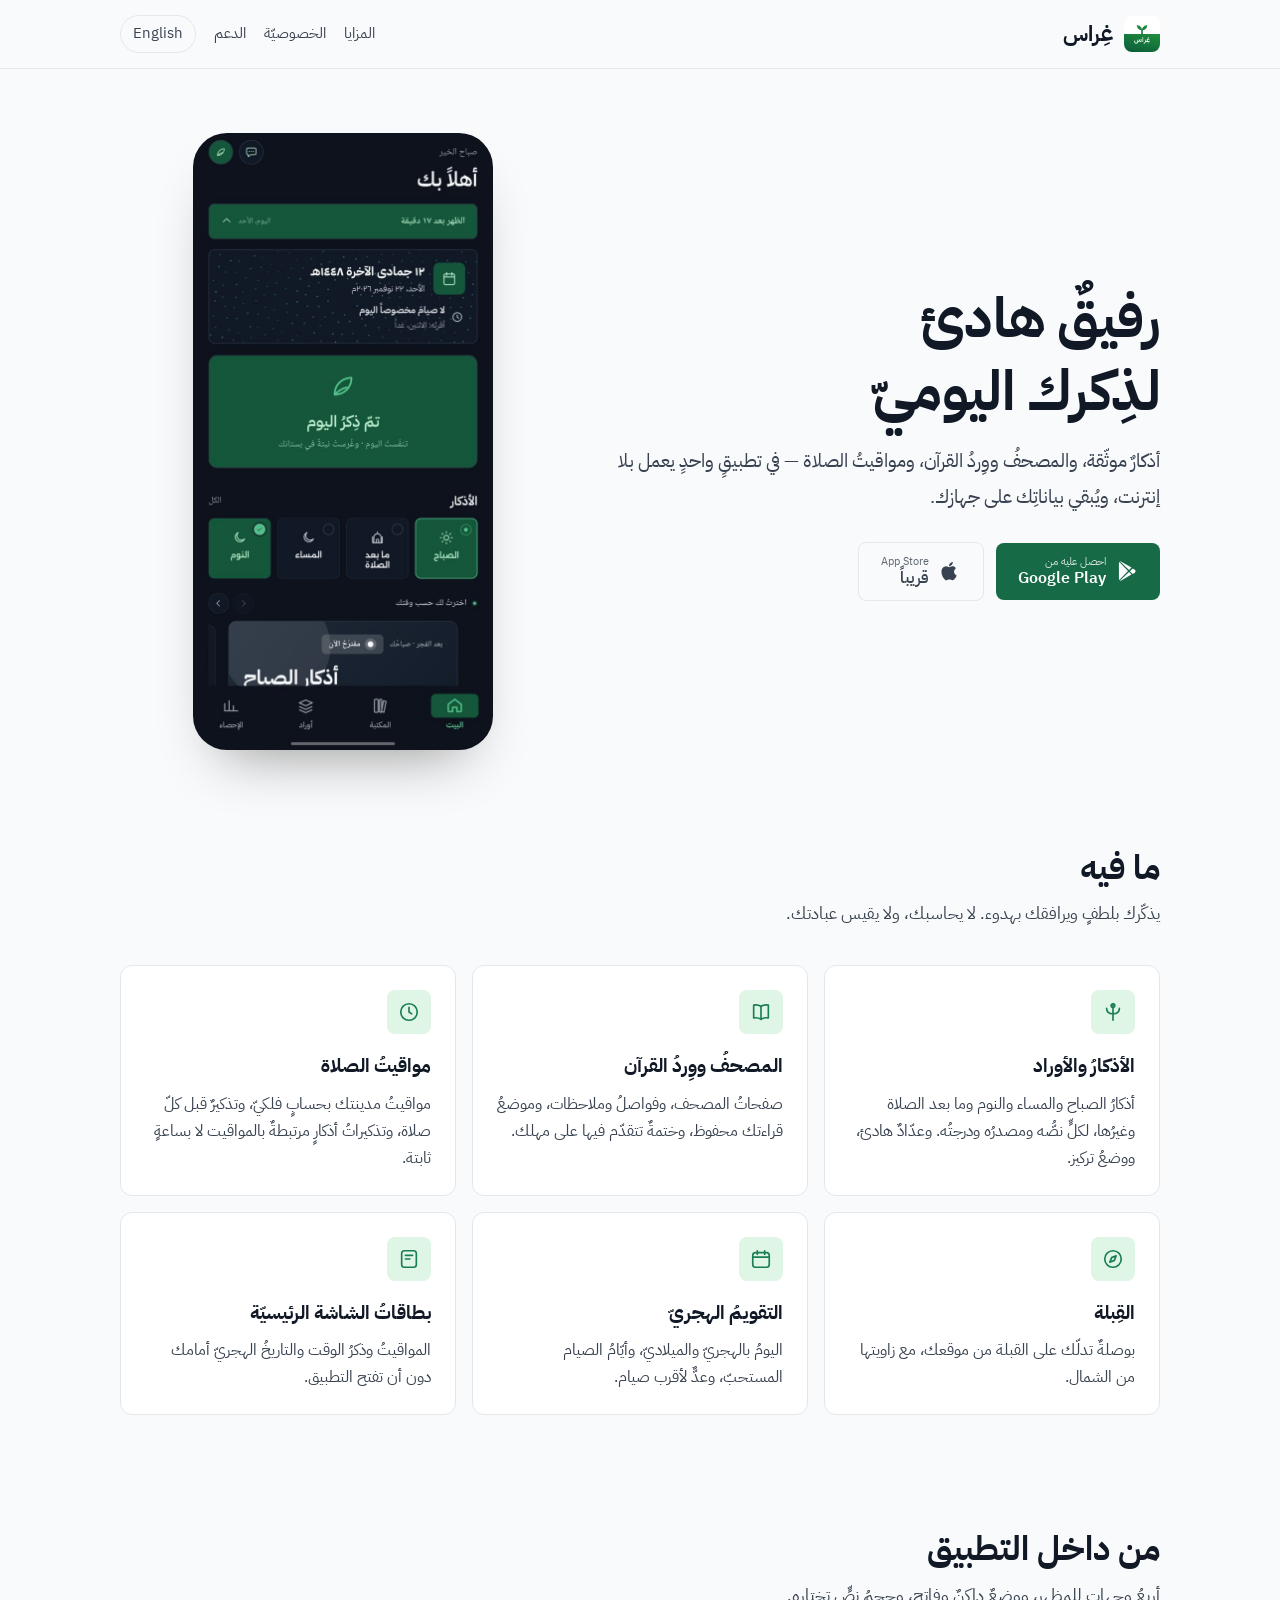
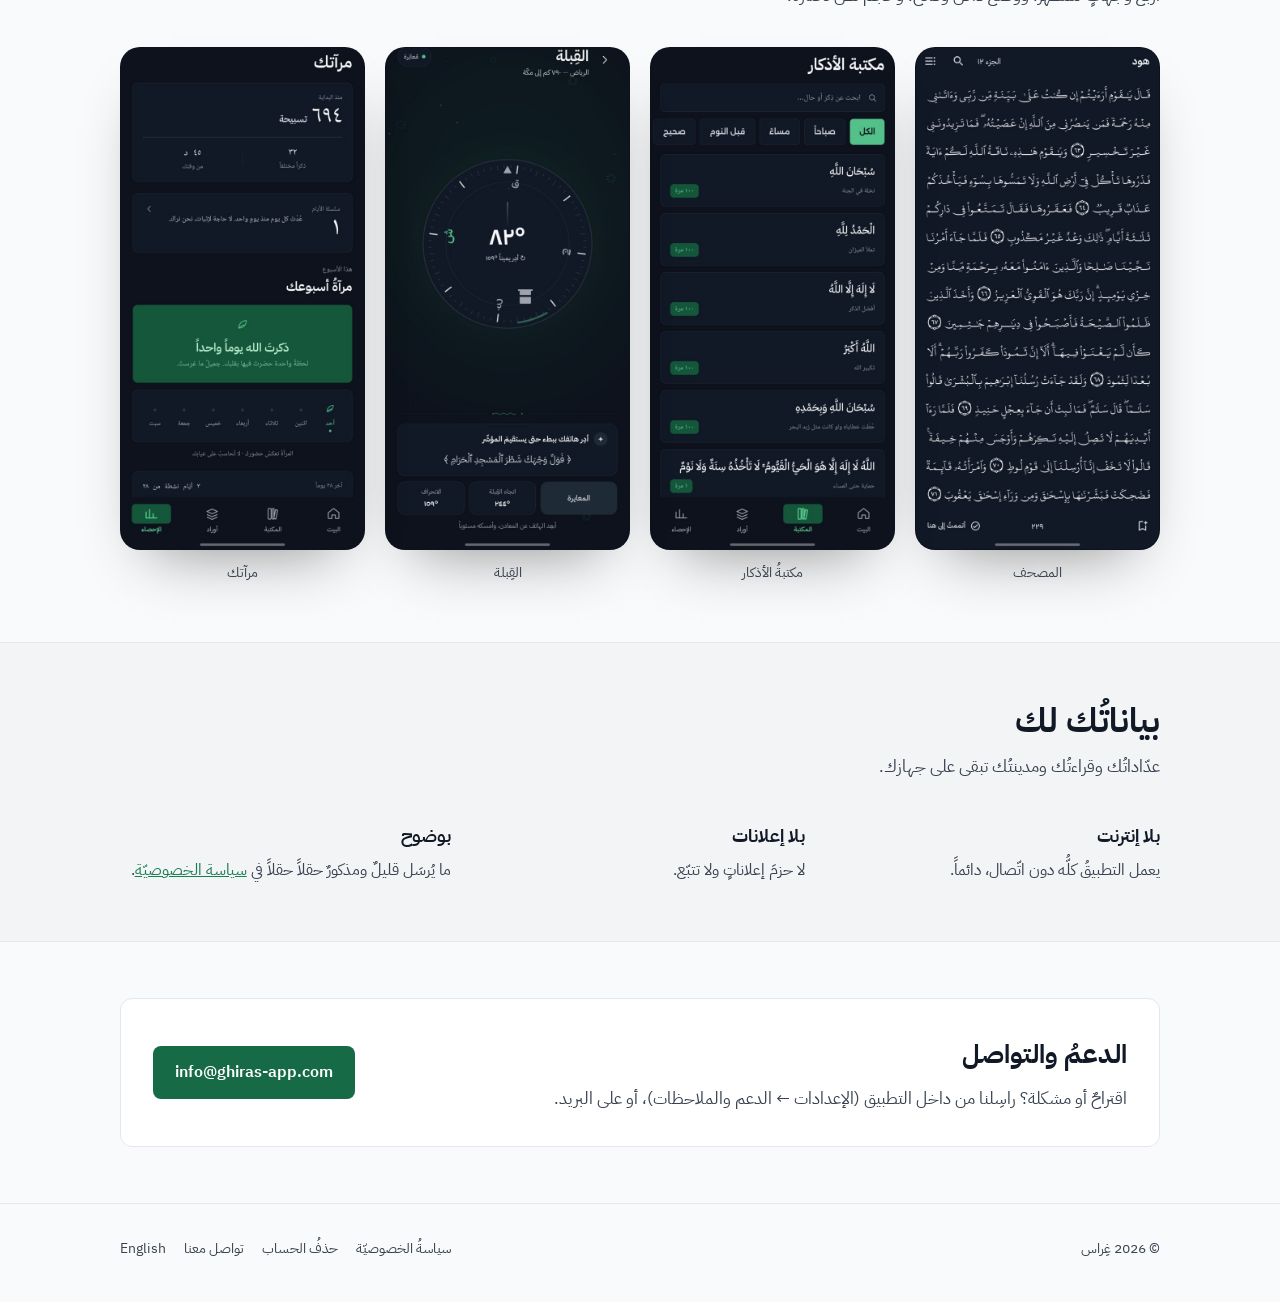
==== index.html @ 90747940 "موقعُ غِراس: الرئيسيّة والخصوصيّة وحذفُ الحساب، عربيّاً وإنجليزيّاً Co-Authored-By: Claude Opus 5.5 " ====
<!doctype html>
<html lang="ar" dir="rtl">
<head>
<meta charset="utf-8">
<meta name="viewport" content="width=device-width, initial-scale=1">
<title>غِراس · ذِكرك اليوميّ</title>
<meta name="description" content="غِراس رفيقٌ هادئ للذكر اليوميّ: أذكارٌ موثّقة، والمصحفُ ووِردُ القرآن، ومواقيتُ الصلاة. يعمل بلا إنترنت، وبياناتُك على جهازك.">
<meta name="theme-color" content="#0D121C">
<link rel="canonical" href="https://ghiras-app.com/">
<link rel="alternate" hreflang="ar" href="https://ghiras-app.com/">
<link rel="alternate" hreflang="en" href="https://ghiras-app.com/en/">
<meta property="og:title" content="غِراس · ذِكرك اليوميّ">
<meta property="og:description" content="أذكارٌ ومصحفٌ ومواقيتُ صلاة — بلا إنترنت، وبياناتُك على جهازك.">
<meta property="og:image" content="https://ghiras-app.com/assets/img/og.png">
<meta property="og:url" content="https://ghiras-app.com/">
<meta property="og:locale" content="ar_SA">
<meta name="twitter:card" content="summary_large_image">
<link rel="icon" type="image/png" href="/assets/img/favicon.png">
<link rel="apple-touch-icon" href="/assets/img/apple-touch-icon.png">
<link rel="preconnect" href="https://fonts.googleapis.com">
<link rel="preconnect" href="https://fonts.gstatic.com" crossorigin>
<link href="https://fonts.googleapis.com/css2?family=IBM+Plex+Sans+Arabic:wght@400;600;700&display=swap" rel="stylesheet">
<link rel="stylesheet" href="/assets/style.css">
</head>
<body>
<header class="top">
  <div class="wrap">
    <a class="brand" href="/"><img src="/assets/img/icon-256.png" alt="" width="36" height="36">غِراس</a>
    <nav class="nav">
      <a class="hide-sm" href="#features">المزايا</a>
      <a class="hide-sm" href="/privacy/">الخصوصيّة</a>
      <a class="hide-sm" href="#support">الدعم</a>
      <a class="lang" href="/en/" hreflang="en" lang="en">English</a>
    </nav>
  </div>
</header>

<main>
  <section class="hero">
    <div class="wrap">
      <div>
        <h1>رفيقٌ هادئ<br>لذِكرك اليوميّ</h1>
        <p class="lead">أذكارٌ موثّقة، والمصحفُ ووِردُ القرآن، ومواقيتُ الصلاة — في تطبيقٍ واحدٍ يعمل بلا إنترنت، ويُبقي بياناتِك على جهازك.</p>
        <div class="cta">
          <a class="btn" href="https://play.google.com/store/apps/details?id=app.ghiraas.ghiraas" rel="noopener">
            <svg viewBox="0 0 24 24" fill="currentColor" aria-hidden="true"><path d="M3.6 2.3c-.3.3-.4.7-.4 1.2v17c0 .5.1.9.4 1.2l9.5-9.7L3.6 2.3zm10.6 8.6 2.7-2.8L5.3 1.5c-.4-.2-.8-.3-1.1-.2l10 9.6zm0 2.2-10 9.6c.3.1.7 0 1.1-.2l11.6-6.6-2.7-2.8zm6.4-2.4-2.5-1.4-3 3 3 3 2.5-1.4c.9-.5.9-2.7 0-3.2z"/></svg>
            <span><small>احصل عليه من</small>Google Play</span>
          </a>
          <span class="btn ghost">
            <svg viewBox="0 0 24 24" fill="currentColor" aria-hidden="true"><path d="M16.4 12.6c0-2.4 2-3.6 2.1-3.7-1.2-1.7-3-1.9-3.6-2-1.5-.2-3 .9-3.8.9-.8 0-2-.9-3.3-.9-1.7 0-3.3 1-4.2 2.5-1.8 3.1-.5 7.7 1.3 10.2.9 1.2 1.9 2.6 3.2 2.6 1.3-.1 1.8-.8 3.3-.8s2 .8 3.3.8c1.4 0 2.3-1.2 3.1-2.5 1-1.4 1.4-2.8 1.4-2.9 0 0-2.8-1.1-2.8-4.2zM14 5.3c.7-.9 1.2-2 1-3.2-1 0-2.3.7-3 1.6-.7.8-1.2 2-1.1 3.1 1.2.1 2.3-.6 3.1-1.5z"/></svg>
            <span><small>App Store</small>قريباً</span>
          </span>
        </div>
      </div>
      <div class="shot"><img src="/assets/img/home.jpg" alt="الشاشة الرئيسيّة في غِراس: مواقيتُ اليوم، والتاريخُ الهجريّ، وذكرُ اليوم" width="600" height="1238"></div>
    </div>
  </section>

  <section id="features">
    <div class="wrap">
      <h2 class="section-title">ما فيه</h2>
      <p class="section-sub">يذكّرك بلطفٍ ويرافقك بهدوء. لا يحاسبك، ولا يقيس عبادتك.</p>
      <div class="features">
        <div class="feature">
          <div class="ic"><svg viewBox="0 0 24 24" fill="none" stroke="currentColor" stroke-width="1.8" stroke-linecap="round" stroke-linejoin="round" aria-hidden="true"><path d="M12 3v18M5 8c0 4 3 6 7 6s7-2 7-6"/><circle cx="12" cy="5" r="2"/></svg></div>
          <h3>الأذكارُ والأوراد</h3>
          <p>أذكارُ الصباح والمساء والنوم وما بعد الصلاة وغيرُها، لكلٍّ نصُّه ومصدرُه ودرجتُه. وعدّادٌ هادئ، ووضعُ تركيز.</p>
        </div>
        <div class="feature">
          <div class="ic"><svg viewBox="0 0 24 24" fill="none" stroke="currentColor" stroke-width="1.8" stroke-linecap="round" stroke-linejoin="round" aria-hidden="true"><path d="M12 6c-2-1.5-5-2-8-1.5v14c3-.5 6 0 8 1.5 2-1.5 5-2 8-1.5v-14c-3-.5-6 0-8 1.5z"/><path d="M12 6v14"/></svg></div>
          <h3>المصحفُ ووِردُ القرآن</h3>
          <p>صفحاتُ المصحف، وفواصلُ وملاحظات، وموضعُ قراءتك محفوظ، وختمةٌ تتقدّم فيها على مهلك.</p>
        </div>
        <div class="feature">
          <div class="ic"><svg viewBox="0 0 24 24" fill="none" stroke="currentColor" stroke-width="1.8" stroke-linecap="round" stroke-linejoin="round" aria-hidden="true"><circle cx="12" cy="12" r="9"/><path d="M12 7v5l3 2"/></svg></div>
          <h3>مواقيتُ الصلاة</h3>
          <p>مواقيتُ مدينتك بحسابٍ فلكيّ، وتذكيرٌ قبل كلّ صلاة، وتذكيراتُ أذكارٍ مرتبطةٌ بالمواقيت لا بساعةٍ ثابتة.</p>
        </div>
        <div class="feature">
          <div class="ic"><svg viewBox="0 0 24 24" fill="none" stroke="currentColor" stroke-width="1.8" stroke-linecap="round" stroke-linejoin="round" aria-hidden="true"><circle cx="12" cy="12" r="9"/><path d="m15.5 8.5-2 5-5 2 2-5z"/></svg></div>
          <h3>القِبلة</h3>
          <p>بوصلةٌ تدلّك على القبلة من موقعك، مع زاويتها من الشمال.</p>
        </div>
        <div class="feature">
          <div class="ic"><svg viewBox="0 0 24 24" fill="none" stroke="currentColor" stroke-width="1.8" stroke-linecap="round" stroke-linejoin="round" aria-hidden="true"><rect x="3" y="5" width="18" height="16" rx="3"/><path d="M3 10h18M8 3v4M16 3v4"/></svg></div>
          <h3>التقويمُ الهجريّ</h3>
          <p>اليومُ بالهجريّ والميلاديّ، وأيّامُ الصيام المستحبّ، وعدٌّ لأقرب صيام.</p>
        </div>
        <div class="feature">
          <div class="ic"><svg viewBox="0 0 24 24" fill="none" stroke="currentColor" stroke-width="1.8" stroke-linecap="round" stroke-linejoin="round" aria-hidden="true"><rect x="4" y="3" width="16" height="18" rx="3"/><path d="M8 8h8M8 12h5"/></svg></div>
          <h3>بطاقاتُ الشاشة الرئيسيّة</h3>
          <p>المواقيتُ وذكرُ الوقت والتاريخُ الهجريّ أمامك دون أن تفتح التطبيق.</p>
        </div>
      </div>
    </div>
  </section>

  <section>
    <div class="wrap">
      <h2 class="section-title">من داخل التطبيق</h2>
      <p class="section-sub">أربعُ وجهاتٍ للمظهر، ووضعٌ داكنٌ وفاتح، وحجمُ نصٍّ تختاره.</p>
      <div class="gallery">
        <figure><div class="shot"><img src="/assets/img/mushaf.jpg" alt="صفحةٌ من المصحف" loading="lazy" width="600" height="1238"></div><figcaption>المصحف</figcaption></figure>
        <figure><div class="shot"><img src="/assets/img/library.jpg" alt="مكتبةُ الأذكار" loading="lazy" width="600" height="1238"></div><figcaption>مكتبةُ الأذكار</figcaption></figure>
        <figure><div class="shot"><img src="/assets/img/qibla.jpg" alt="بوصلةُ القبلة" loading="lazy" width="600" height="1238"></div><figcaption>القِبلة</figcaption></figure>
        <figure><div class="shot"><img src="/assets/img/stats.jpg" alt="مرآتك: أيّامُك وأسبوعُك" loading="lazy" width="600" height="1238"></div><figcaption>مرآتك</figcaption></figure>
      </div>
    </div>
  </section>

  <section class="privacy-band">
    <div class="wrap">
      <h2 class="section-title">بياناتُك لك</h2>
      <p class="section-sub">عدّاداتُك وقراءتُك ومدينتُك تبقى على جهازك.</p>
      <div class="points">
        <div><h3>بلا إنترنت</h3><p>يعمل التطبيقُ كلُّه دون اتّصال، دائماً.</p></div>
        <div><h3>بلا إعلانات</h3><p>لا حزمَ إعلاناتٍ ولا تتبّع.</p></div>
        <div><h3>بوضوح</h3><p>ما يُرسَل قليلٌ ومذكورٌ حقلاً حقلاً في <a href="/privacy/">سياسة الخصوصيّة</a>.</p></div>
      </div>
    </div>
  </section>

  <section id="support">
    <div class="wrap">
      <div class="support-card">
        <div>
          <h2>الدعمُ والتواصل</h2>
          <p>اقتراحٌ أو مشكلة؟ راسِلنا من داخل التطبيق (الإعدادات ← الدعم والملاحظات)، أو على البريد.</p>
        </div>
        <a class="btn" href="mailto:info@ghiras-app.com">info@ghiras-app.com</a>
      </div>
    </div>
  </section>
</main>

<footer class="foot">
  <div class="wrap">
    <span>© 2026 غِراس</span>
    <nav>
      <a href="/privacy/">سياسةُ الخصوصيّة</a>
      <a href="/delete-account/">حذفُ الحساب</a>
      <a href="mailto:info@ghiras-app.com">تواصل معنا</a>
      <a href="/en/" hreflang="en" lang="en">English</a>
    </nav>
  </div>
</footer>
</body>
</html>
---- assets/style.css ----
/* غِراس — موقع التطبيق. الألوانُ والخطُّ والزوايا من وِجهة «منصّات» في التطبيق
   (lib/core/theme/directions/direction_platform.dart): أبيضُ الورق، وأخضرُ
   النظام الموحَّد، ورماديّاتٌ محايدة، وIBM Plex Sans Arabic خطّاً واحداً. */
:root {
  --bg: #F9FAFB;
  --bg-soft: #F3F4F6;
  --card: #FFFFFF;
  --ink: #111927;
  --ink-soft: #384250;
  --line: #E5E7EB;
  --sage: #1A7E51;
  --sage-soft: #DFF6E7;
  --btn: #166A45;
  --btn-ink: #FFFFFF;
  --shot-edge: rgba(17, 25, 39, .10);
  --radius: 12px;
  --wrap: 1080px;
  --font-body: "IBM Plex Sans Arabic", system-ui, -apple-system, "Segoe UI", sans-serif;
  --font-display: "IBM Plex Sans Arabic", system-ui, -apple-system, "Segoe UI", sans-serif;
}
@media (prefers-color-scheme: dark) {
  :root {
    --bg: #0D121C;
    --bg-soft: #111927;
    --card: #111927;
    --ink: #F9FAFB;
    --ink-soft: #D2D6DB;
    --line: #2A3441;
    --sage: #54C08A;
    --sage-soft: #14573A;
    --btn: #166A45;
    --btn-ink: #FFFFFF;
    --shot-edge: rgba(255, 255, 255, .10);
  }
}

* { box-sizing: border-box; }
html { -webkit-text-size-adjust: 100%; scroll-behavior: smooth; }
body {
  margin: 0;
  background: var(--bg);
  color: var(--ink);
  font-family: var(--font-body);
  font-size: 17px;
  line-height: 1.85;
  overflow-x: hidden;
}
img { max-width: 100%; display: block; }
a { color: var(--sage); }
.wrap { max-width: var(--wrap); margin: 0 auto; padding: 0 20px; }

/* الرأس */
.top { border-bottom: 1px solid var(--line); }
.top .wrap { display: flex; align-items: center; justify-content: space-between; height: 68px; gap: 12px; }
.brand { display: flex; align-items: center; gap: 10px; text-decoration: none; color: var(--ink); font-family: var(--font-display); font-size: 22px; font-weight: 700; }
.brand img { width: 36px; height: 36px; border-radius: 8px; }
.nav { display: flex; align-items: center; gap: 18px; font-size: 15px; }
.nav a { color: var(--ink-soft); text-decoration: none; }
.nav a:hover { color: var(--ink); }
.lang { border: 1px solid var(--line); border-radius: 999px; padding: 4px 12px; }
@media (max-width: 640px) { .nav .hide-sm { display: none; } }

/* البطل */
.hero { padding: 64px 0 40px; }
.hero .wrap { display: grid; grid-template-columns: 1.1fr .9fr; gap: 48px; align-items: center; }
.hero h1 { font-family: var(--font-display); font-size: clamp(36px, 5.4vw, 56px); line-height: 1.3; font-weight: 700; letter-spacing: -.01em; margin: 0 0 16px; }
.hero p.lead { font-size: 19px; color: var(--ink-soft); margin: 0 0 28px; max-width: 34em; }
.cta { display: flex; flex-wrap: wrap; gap: 12px; align-items: center; }
.btn {
  display: inline-flex; align-items: center; gap: 10px;
  background: var(--btn); color: var(--btn-ink);
  padding: 12px 22px; border-radius: 8px; text-decoration: none; font-weight: 600; font-size: 16px;
}
.btn svg { width: 22px; height: 22px; flex: none; }
.btn small { display: block; font-weight: 400; font-size: 11px; opacity: .8; line-height: 1.2; }
.btn span { line-height: 1.25; }
.btn.ghost { background: transparent; color: var(--ink-soft); border: 1px solid var(--line); cursor: default; }
.hero .shot { justify-self: center; }
@media (max-width: 820px) {
  .hero { padding: 40px 0 24px; }
  .hero .wrap { grid-template-columns: 1fr; gap: 36px; }
}

/* اللقطات */
.shot {
  width: 100%; max-width: 300px; border-radius: 34px; overflow: hidden;
  border: 1px solid var(--shot-edge);
  box-shadow: 0 30px 60px -30px rgba(0, 0, 0, .45);
  background: #0D121C;
}
.shot img { width: 100%; height: auto; }

/* الأقسام */
section { padding: 56px 0; }
.section-title { font-family: var(--font-display); font-weight: 700; font-size: clamp(26px, 3.4vw, 34px); margin: 0 0 8px; line-height: 1.3; }
.section-sub { color: var(--ink-soft); margin: 0 0 36px; max-width: 40em; }

.features { display: grid; grid-template-columns: repeat(3, 1fr); gap: 16px; }
.feature { background: var(--card); border: 1px solid var(--line); border-radius: var(--radius); padding: 24px; }
.feature .ic { width: 44px; height: 44px; border-radius: 8px; background: var(--sage-soft); color: var(--sage); display: grid; place-items: center; margin-bottom: 14px; }
.feature .ic svg { width: 22px; height: 22px; }
.feature h3 { margin: 0 0 6px; font-size: 19px; }
.feature p { margin: 0; color: var(--ink-soft); font-size: 15.5px; line-height: 1.75; }
@media (max-width: 900px) { .features { grid-template-columns: repeat(2, 1fr); } }
@media (max-width: 560px) { .features { grid-template-columns: 1fr; } }

.gallery { display: grid; grid-template-columns: repeat(4, 1fr); gap: 20px; }
.gallery figure { margin: 0; }
.gallery .shot { max-width: none; border-radius: 20px; }
.gallery figcaption { text-align: center; color: var(--ink-soft); font-size: 14px; margin-top: 10px; }
@media (max-width: 820px) {
  .gallery { grid-template-columns: none; grid-auto-flow: column; grid-auto-columns: 62%; overflow-x: auto; scroll-snap-type: x mandatory; padding-bottom: 8px; }
  .gallery figure { scroll-snap-align: center; }
}

.privacy-band { background: var(--bg-soft); border-block: 1px solid var(--line); }
.points { display: grid; grid-template-columns: repeat(3, 1fr); gap: 24px; }
.points h3 { margin: 0 0 4px; font-size: 18px; }
.points p { margin: 0; color: var(--ink-soft); font-size: 15.5px; }
@media (max-width: 760px) { .points { grid-template-columns: 1fr; } }

.support-card { background: var(--card); border: 1px solid var(--line); border-radius: var(--radius); padding: 32px; display: flex; flex-wrap: wrap; gap: 20px; align-items: center; justify-content: space-between; }
.support-card h2 { margin: 0 0 4px; font-family: var(--font-display); font-size: 26px; font-weight: 700; }
.support-card p { margin: 0; color: var(--ink-soft); }

/* صفحات المستندات */
.doc { padding: 48px 0 72px; }
.doc .wrap { max-width: 760px; }
.doc h1 { font-family: var(--font-display); font-weight: 700; font-size: clamp(30px, 4.4vw, 40px); line-height: 1.3; margin: 0 0 6px; }
.doc .meta { color: var(--ink-soft); font-size: 14px; margin: 0 0 32px; }
.doc h2 { font-size: 22px; margin: 40px 0 10px; }
.doc h3 { font-size: 18px; margin: 28px 0 8px; }
.doc p, .doc li { color: var(--ink); }
.doc ul, .doc ol { padding-inline-start: 1.3em; }
.doc li { margin-bottom: 6px; }
.doc .note { background: var(--bg-soft); border: 1px solid var(--line); border-radius: 8px; padding: 14px 18px; margin: 18px 0; color: var(--ink-soft); font-size: 15.5px; }
.doc .summary { background: var(--sage-soft); border-radius: 12px; padding: 18px 22px; margin: 0 0 24px; }
.table-wrap { overflow-x: auto; margin: 14px 0; }
.doc table { width: 100%; border-collapse: collapse; font-size: 15px; }
.doc th, .doc td { text-align: start; padding: 10px 12px; border-bottom: 1px solid var(--line); vertical-align: top; }
.doc th { color: var(--ink-soft); font-weight: 600; }
.steps { counter-reset: s; list-style: none; padding: 0 !important; }
.steps li { counter-increment: s; position: relative; padding-inline-start: 46px; margin-bottom: 14px; }
.steps li::before { content: counter(s); position: absolute; inset-inline-start: 0; top: 2px; width: 30px; height: 30px; border-radius: 50%; background: var(--sage-soft); color: var(--sage); display: grid; place-items: center; font-weight: 700; font-size: 15px; }
code { font-family: ui-monospace, Menlo, monospace; font-size: .9em; background: var(--bg-soft); padding: 1px 6px; border-radius: 6px; }

/* التذييل */
.foot { border-top: 1px solid var(--line); padding: 32px 0 40px; color: var(--ink-soft); font-size: 14px; }
.foot .wrap { display: flex; flex-wrap: wrap; gap: 12px 28px; justify-content: space-between; align-items: center; }
.foot nav { display: flex; flex-wrap: wrap; gap: 18px; }
.foot a { color: var(--ink-soft); text-decoration: none; }
.foot a:hover { color: var(--ink); }
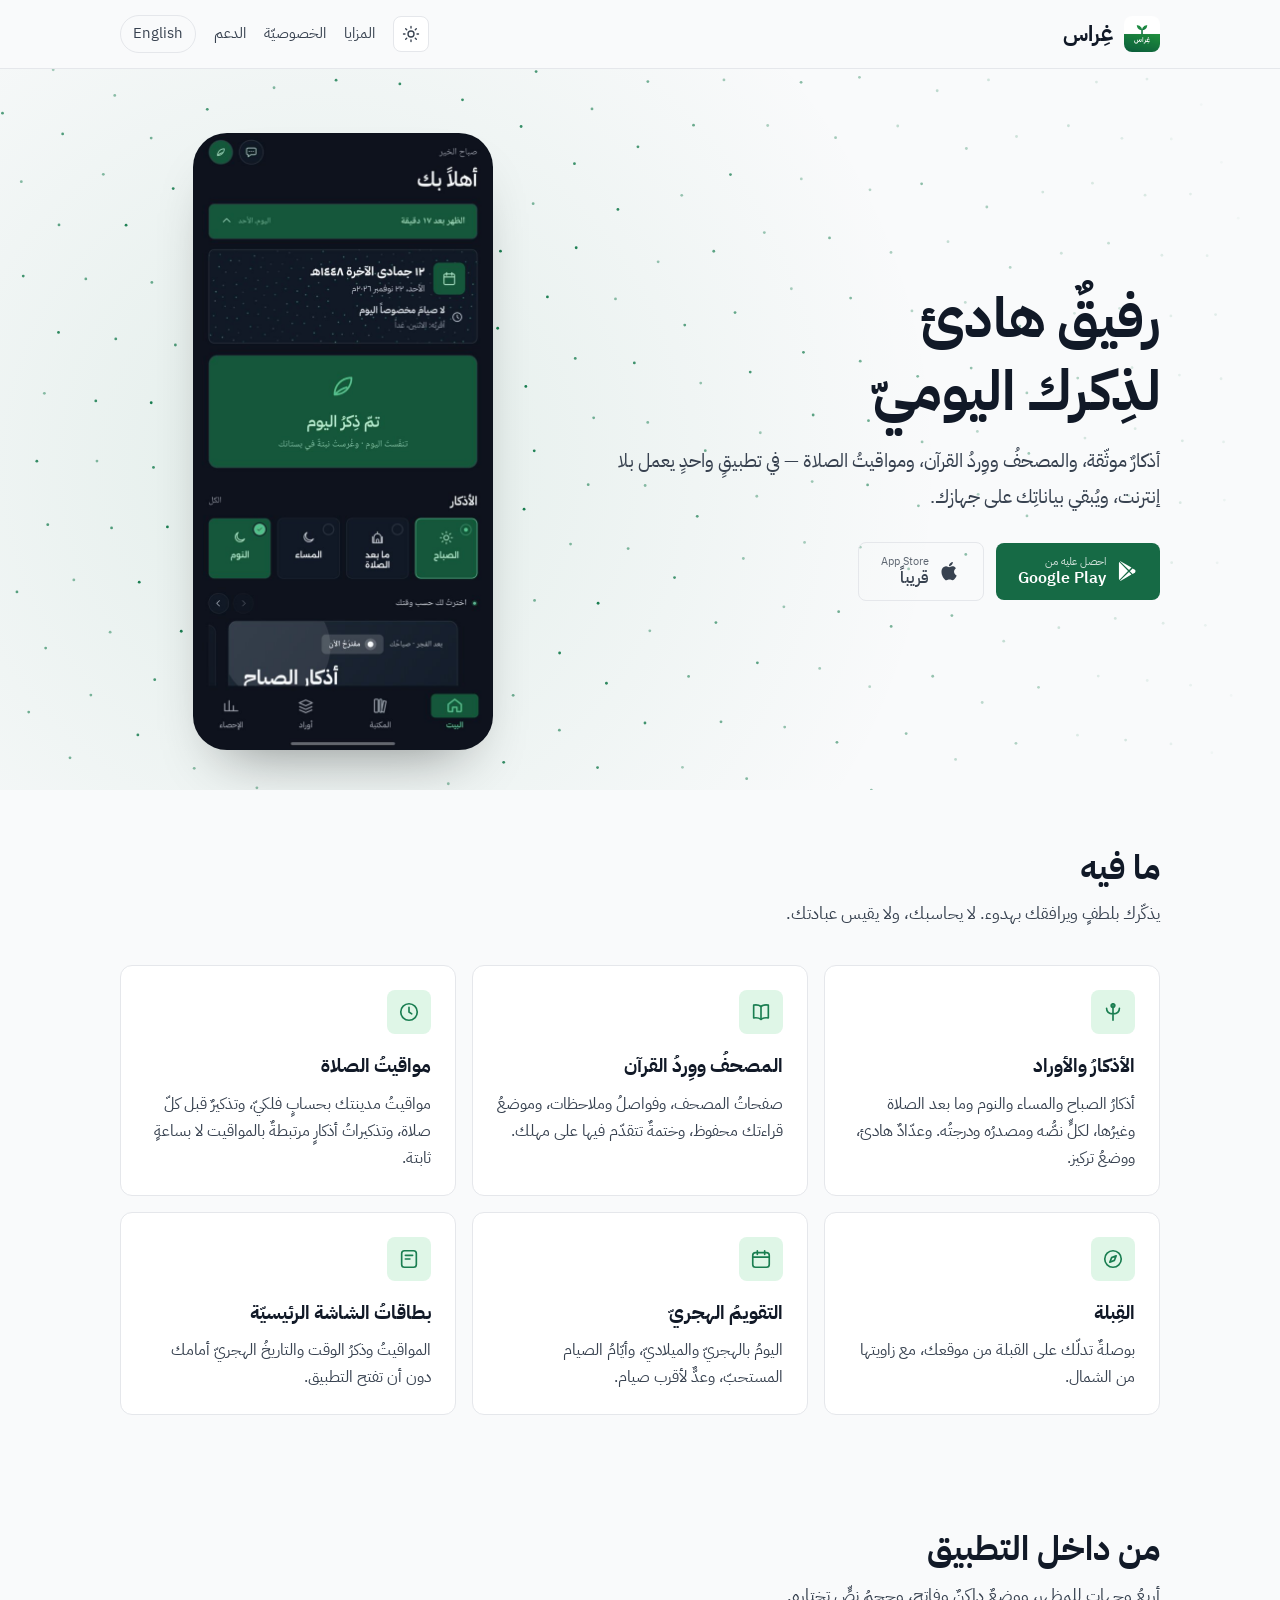
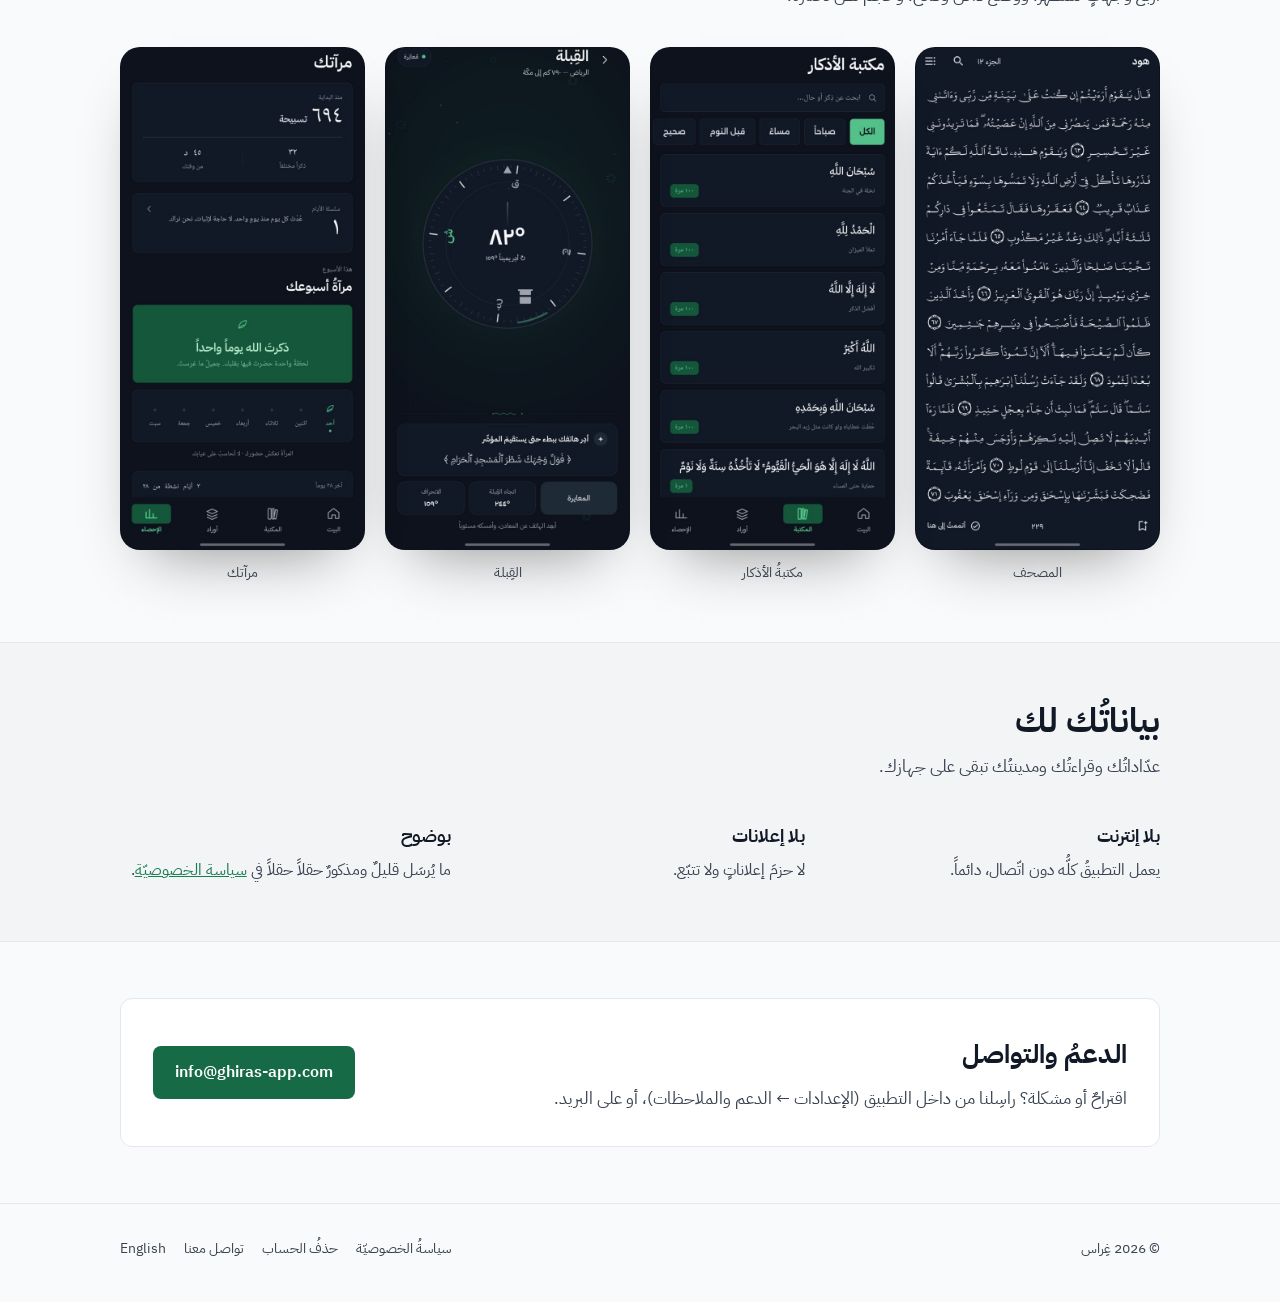
==== commit 2824867d: "هويّةُ «منصّات»، ولقطاتٌ حديثة، وزرُّ الوضع الداكن، وحقلُ الجزيئات من التطبيق Co-Authored-By: Claude" ====
--- a/index.html
+++ b/index.html
@@ -20,13 +20,14 @@
 <link rel="preconnect" href="https://fonts.googleapis.com">
 <link rel="preconnect" href="https://fonts.gstatic.com" crossorigin>
 <link href="https://fonts.googleapis.com/css2?family=IBM+Plex+Sans+Arabic:wght@400;600;700&display=swap" rel="stylesheet">
+<script>try{var t=localStorage.getItem("ghiras-theme");if(t==="dark"||t==="light")document.documentElement.setAttribute("data-theme",t)}catch(e){}</script>
 <link rel="stylesheet" href="/assets/style.css">
 </head>
 <body>
 <header class="top">
   <div class="wrap">
     <a class="brand" href="/"><img src="/assets/img/icon-256.png" alt="" width="36" height="36">غِراس</a>
-    <nav class="nav">
+    <nav class="nav"><button class="theme-btn" type="button" aria-label="الوضع الداكن أو الفاتح"><svg class="sun" viewBox="0 0 24 24" fill="none" stroke="currentColor" stroke-width="1.8" stroke-linecap="round" aria-hidden="true"><circle cx="12" cy="12" r="4"/><path d="M12 2v2M12 20v2M4.9 4.9l1.4 1.4M17.7 17.7l1.4 1.4M2 12h2M20 12h2M4.9 19.1l1.4-1.4M17.7 6.3l1.4-1.4"/></svg><svg class="moon" viewBox="0 0 24 24" fill="none" stroke="currentColor" stroke-width="1.8" stroke-linecap="round" stroke-linejoin="round" aria-hidden="true"><path d="M20 14.5A8 8 0 0 1 9.5 4a8 8 0 1 0 10.5 10.5z"/></svg></button>
       <a class="hide-sm" href="#features">المزايا</a>
       <a class="hide-sm" href="/privacy/">الخصوصيّة</a>
       <a class="hide-sm" href="#support">الدعم</a>
@@ -144,5 +145,6 @@
     </nav>
   </div>
 </footer>
+<script src="/assets/site.js" defer></script>
 </body>
 </html>
--- a/assets/style.css
+++ b/assets/style.css
@@ -17,9 +17,15 @@
   --wrap: 1080px;
   --font-body: "IBM Plex Sans Arabic", system-ui, -apple-system, "Segoe UI", sans-serif;
   --font-display: "IBM Plex Sans Arabic", system-ui, -apple-system, "Segoe UI", sans-serif;
-}
+  --particle: 26, 126, 81;   /* g600 — يُقرأ في site.js لونَ الجزيئات */
+  --particle-boost: 1.7;     /* الورقُ الأبيض يبتلع النقطة؛ على الداكن 1.2 */
+  --glow: rgba(26, 126, 81, .10);
+  --dots: rgba(17, 25, 39, .07);
+  color-scheme: light;
+}
+/* الداكن: يتبع النظامَ ما لم يختر الزائرُ بالزرّ (data-theme على <html>). */
 @media (prefers-color-scheme: dark) {
-  :root {
+  :root:not([data-theme="light"]) {
     --bg: #0D121C;
     --bg-soft: #111927;
     --card: #111927;
@@ -31,7 +37,67 @@
     --btn: #166A45;
     --btn-ink: #FFFFFF;
     --shot-edge: rgba(255, 255, 255, .10);
+    --particle: 84, 192, 138;
+    --particle-boost: 1.2;
+    --glow: rgba(26, 126, 81, .28);
+    --dots: rgba(255, 255, 255, .06);
+    color-scheme: dark;
   }
+}
+:root[data-theme="dark"] {
+  --bg: #0D121C;
+  --bg-soft: #111927;
+  --card: #111927;
+  --ink: #F9FAFB;
+  --ink-soft: #D2D6DB;
+  --line: #2A3441;
+  --sage: #54C08A;
+  --sage-soft: #14573A;
+  --btn: #166A45;
+  --btn-ink: #FFFFFF;
+  --shot-edge: rgba(255, 255, 255, .10);
+  --particle: 84, 192, 138;
+  --particle-boost: 1.2;
+  --glow: rgba(26, 126, 81, .28);
+  --dots: rgba(255, 255, 255, .06);
+  color-scheme: dark;
+}
+body, .top, .feature, .support-card { transition: background-color .25s ease, color .25s ease, border-color .25s ease; }
+
+/* زرُّ الوضع */
+.theme-btn {
+  width: 36px; height: 36px; border-radius: 8px; border: 1px solid var(--line);
+  background: var(--card); color: var(--ink-soft); display: grid; place-items: center; cursor: pointer; padding: 0;
+}
+.theme-btn:hover { color: var(--ink); }
+.theme-btn svg { width: 18px; height: 18px; }
+.theme-btn .moon { display: none; }
+:root[data-theme="dark"] .theme-btn .sun { display: none; }
+:root[data-theme="dark"] .theme-btn .moon { display: block; }
+@media (prefers-color-scheme: dark) {
+  :root:not([data-theme="light"]) .theme-btn .sun { display: none; }
+  :root:not([data-theme="light"]) .theme-btn .moon { display: block; }
+}
+
+/* حقلُ الجزيئات — منقولٌ عن DhikrParticleField في التطبيق */
+.hero { position: relative; overflow: hidden; }
+.hero::before {
+  content: ""; position: absolute; inset: 0; pointer-events: none;
+  background: radial-gradient(circle at var(--hx, 25%) 55%, var(--glow), transparent 60%);
+}
+[dir="rtl"] .hero { --hx: 25%; }
+[dir="ltr"] .hero { --hx: 75%; }
+.hero canvas.particles { position: absolute; inset: 0; width: 100%; height: 100%; pointer-events: none; }
+.hero .wrap { position: relative; }
+@media (max-width: 820px) {
+  [dir="rtl"] .hero, [dir="ltr"] .hero { --hx: 50%; }
+  .hero::before { background: radial-gradient(circle at 50% 78%, var(--glow), transparent 55%); }
+}
+
+/* نقاطُ بطاقة التقويم في التطبيق — على البطاقات */
+.feature, .support-card {
+  background-image: radial-gradient(var(--dots) 1px, transparent 1.2px);
+  background-size: 14px 14px;
 }
 
 * { box-sizing: border-box; }
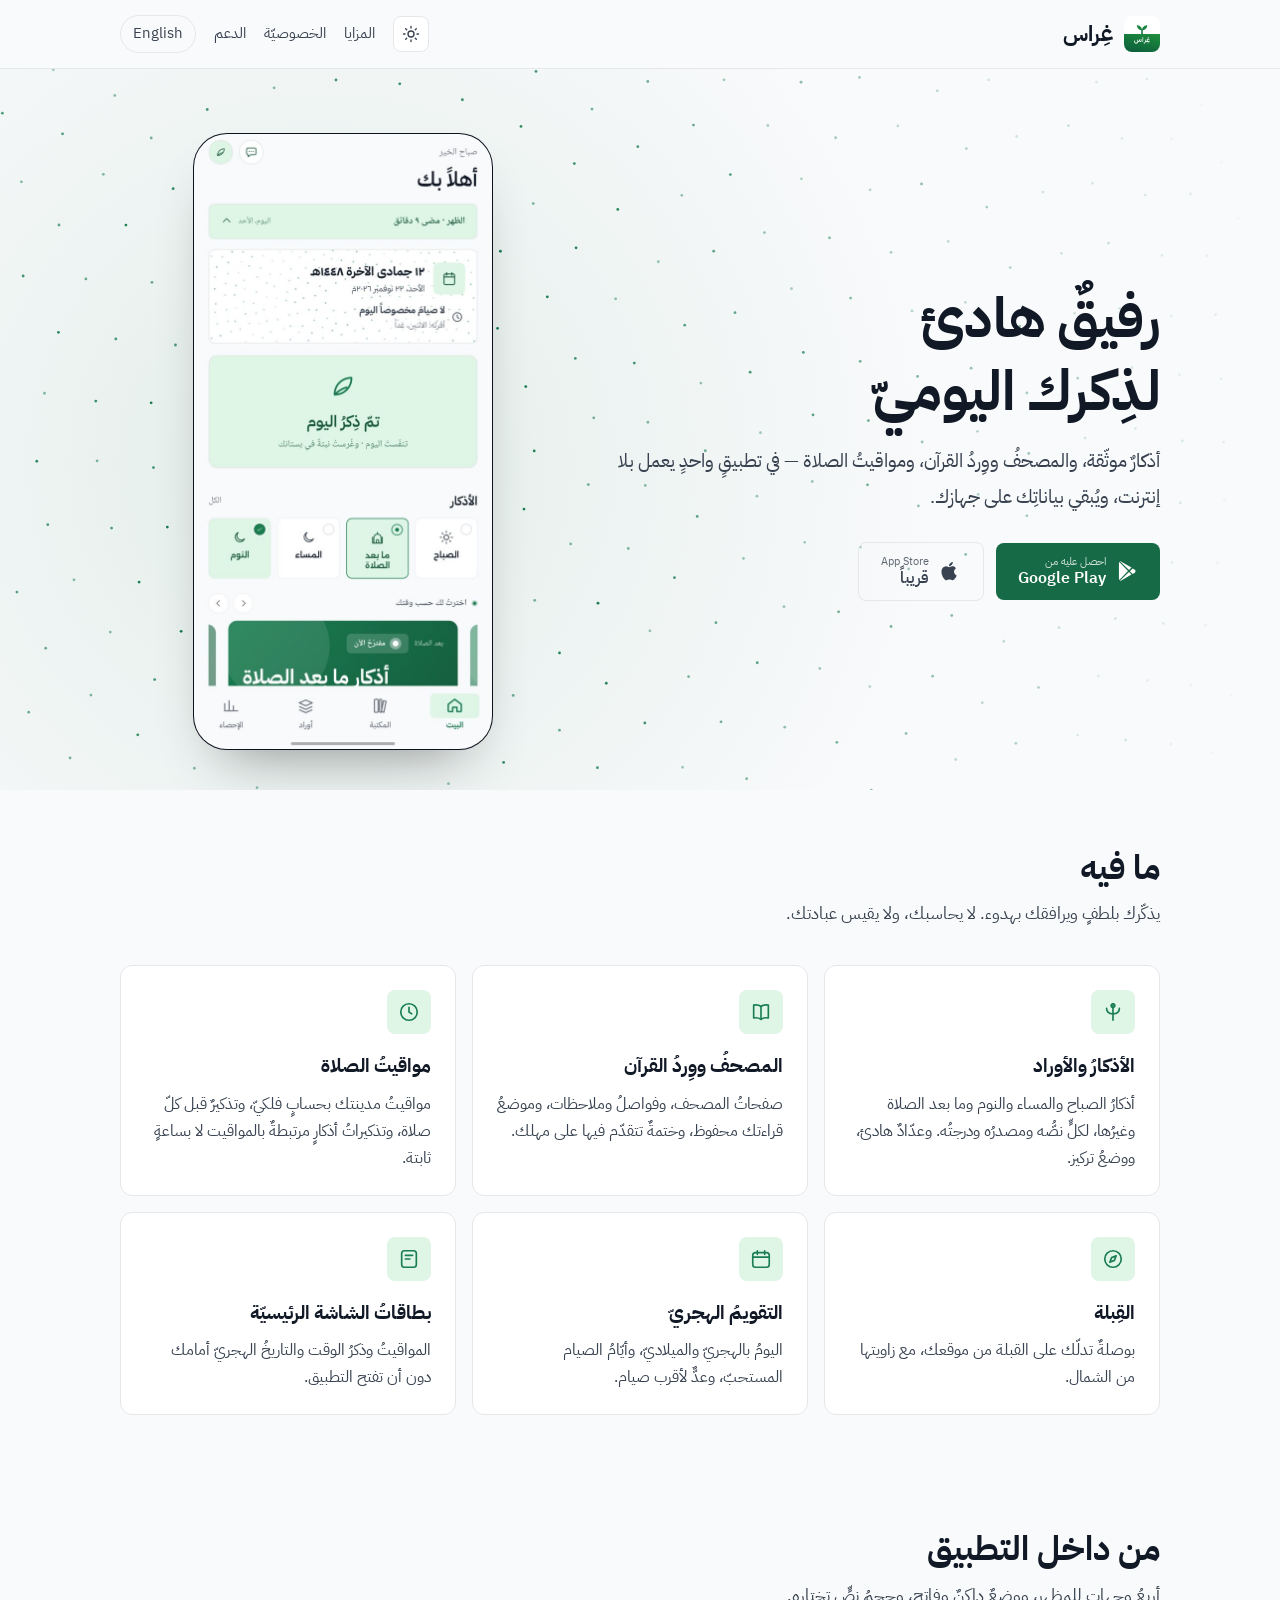
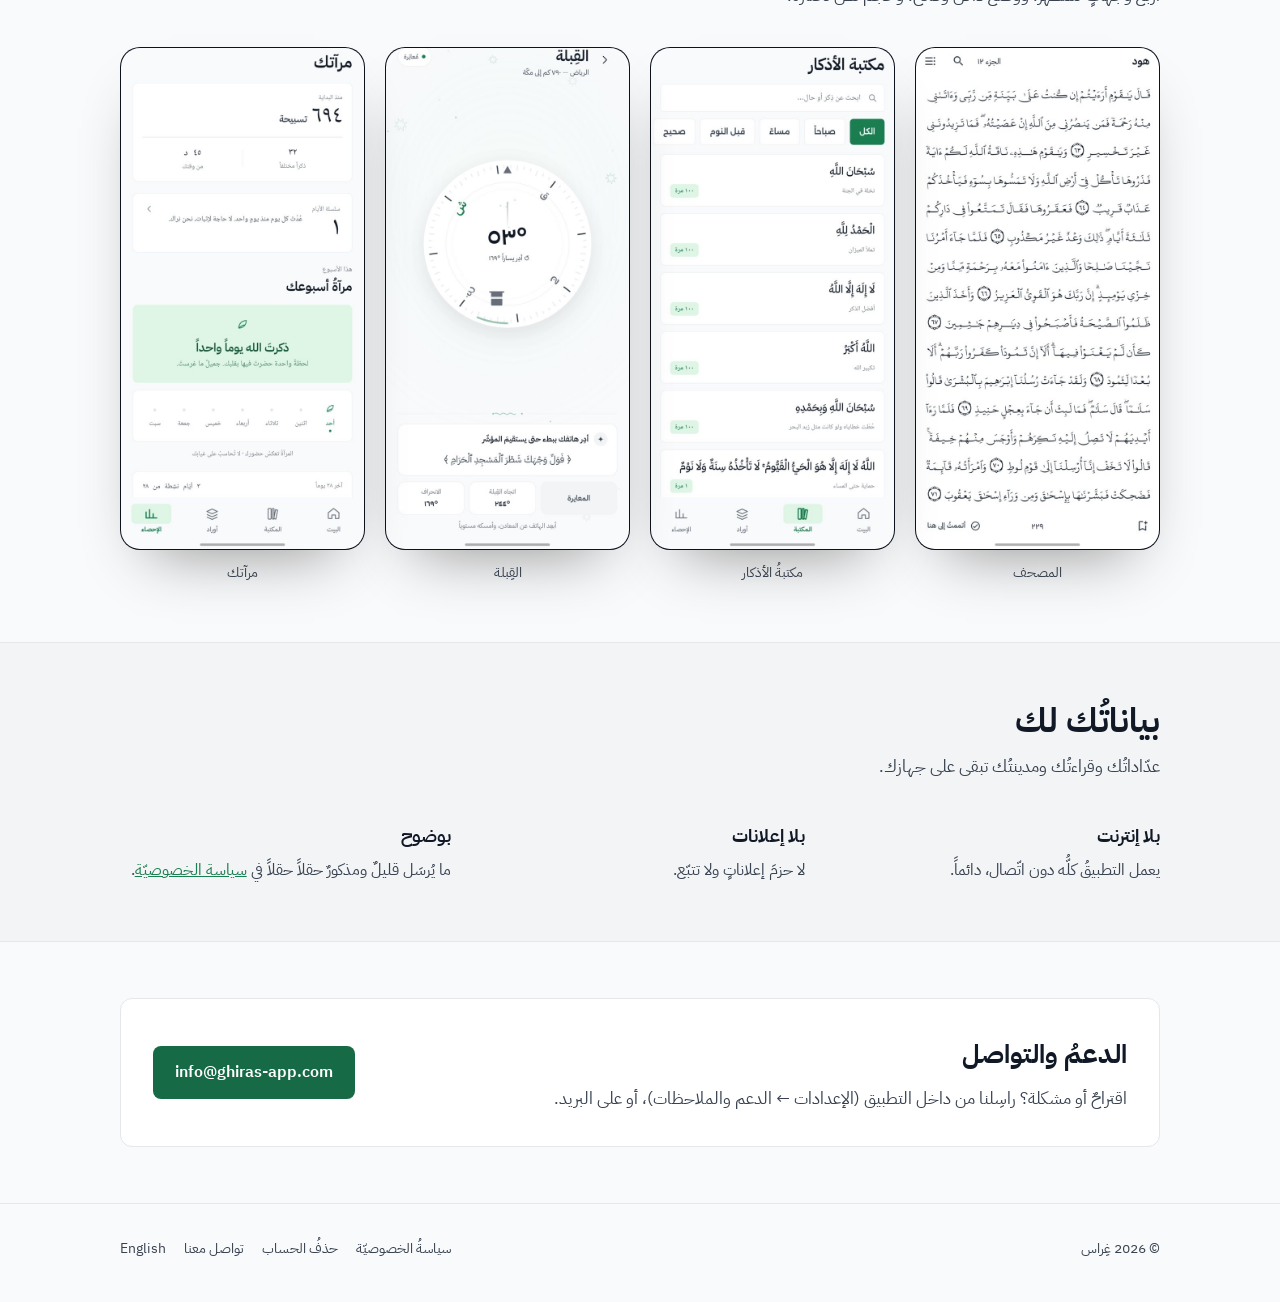
==== commit e98ef90e: "لقطاتُ التطبيق بالوضعين واللغتين: تتبع وضعَ الصفحة ولغتَها Co-Authored-By: Claude Opus 5.5 <noreply@" ====
--- a/index.html
+++ b/index.html
@@ -53,7 +53,7 @@
           </span>
         </div>
       </div>
-      <div class="shot"><img src="/assets/img/home.jpg" alt="الشاشة الرئيسيّة في غِراس: مواقيتُ اليوم، والتاريخُ الهجريّ، وذكرُ اليوم" width="600" height="1238"></div>
+      <div class="shot"><img src="/assets/img/home.jpg" data-light="/assets/img/light/home.jpg" alt="الشاشة الرئيسيّة في غِراس: مواقيتُ اليوم، والتاريخُ الهجريّ، وذكرُ اليوم" width="600" height="1238"></div>
     </div>
   </section>
 
@@ -101,10 +101,10 @@
       <h2 class="section-title">من داخل التطبيق</h2>
       <p class="section-sub">أربعُ وجهاتٍ للمظهر، ووضعٌ داكنٌ وفاتح، وحجمُ نصٍّ تختاره.</p>
       <div class="gallery">
-        <figure><div class="shot"><img src="/assets/img/mushaf.jpg" alt="صفحةٌ من المصحف" loading="lazy" width="600" height="1238"></div><figcaption>المصحف</figcaption></figure>
-        <figure><div class="shot"><img src="/assets/img/library.jpg" alt="مكتبةُ الأذكار" loading="lazy" width="600" height="1238"></div><figcaption>مكتبةُ الأذكار</figcaption></figure>
-        <figure><div class="shot"><img src="/assets/img/qibla.jpg" alt="بوصلةُ القبلة" loading="lazy" width="600" height="1238"></div><figcaption>القِبلة</figcaption></figure>
-        <figure><div class="shot"><img src="/assets/img/stats.jpg" alt="مرآتك: أيّامُك وأسبوعُك" loading="lazy" width="600" height="1238"></div><figcaption>مرآتك</figcaption></figure>
+        <figure><div class="shot"><img src="/assets/img/mushaf.jpg" data-light="/assets/img/light/mushaf.jpg" alt="صفحةٌ من المصحف" loading="lazy" width="600" height="1238"></div><figcaption>المصحف</figcaption></figure>
+        <figure><div class="shot"><img src="/assets/img/library.jpg" data-light="/assets/img/light/library.jpg" alt="مكتبةُ الأذكار" loading="lazy" width="600" height="1238"></div><figcaption>مكتبةُ الأذكار</figcaption></figure>
+        <figure><div class="shot"><img src="/assets/img/qibla.jpg" data-light="/assets/img/light/qibla.jpg" alt="بوصلةُ القبلة" loading="lazy" width="600" height="1238"></div><figcaption>القِبلة</figcaption></figure>
+        <figure><div class="shot"><img src="/assets/img/stats.jpg" data-light="/assets/img/light/stats.jpg" alt="مرآتك: أيّامُك وأسبوعُك" loading="lazy" width="600" height="1238"></div><figcaption>مرآتك</figcaption></figure>
       </div>
     </div>
   </section>
--- a/assets/style.css
+++ b/assets/style.css
@@ -70,7 +70,16 @@
   background: var(--card); color: var(--ink-soft); display: grid; place-items: center; cursor: pointer; padding: 0;
 }
 .theme-btn:hover { color: var(--ink); }
-.theme-btn svg { width: 18px; height: 18px; }
+.theme-btn svg { width: 18px; height: 18px; animation: icon-in .6s cubic-bezier(.22, 1, .36, 1); }
+@keyframes icon-in { from { transform: rotate(-120deg) scale(.3); opacity: 0; } }
+
+/* انتقالُ الوضع: الدائرةُ يرسمها site.js على اللقطة الجديدة، فلا تلاشيَ افتراضيّ. */
+::view-transition-old(root), ::view-transition-new(root) { animation: none; mix-blend-mode: normal; }
+::view-transition-new(root) { z-index: 2; }
+.vt-theme, .vt-theme * { transition: none !important; }
+@media (prefers-reduced-motion: reduce) {
+  .theme-btn svg { animation: none; }
+}
 .theme-btn .moon { display: none; }
 :root[data-theme="dark"] .theme-btn .sun { display: none; }
 :root[data-theme="dark"] .theme-btn .moon { display: block; }
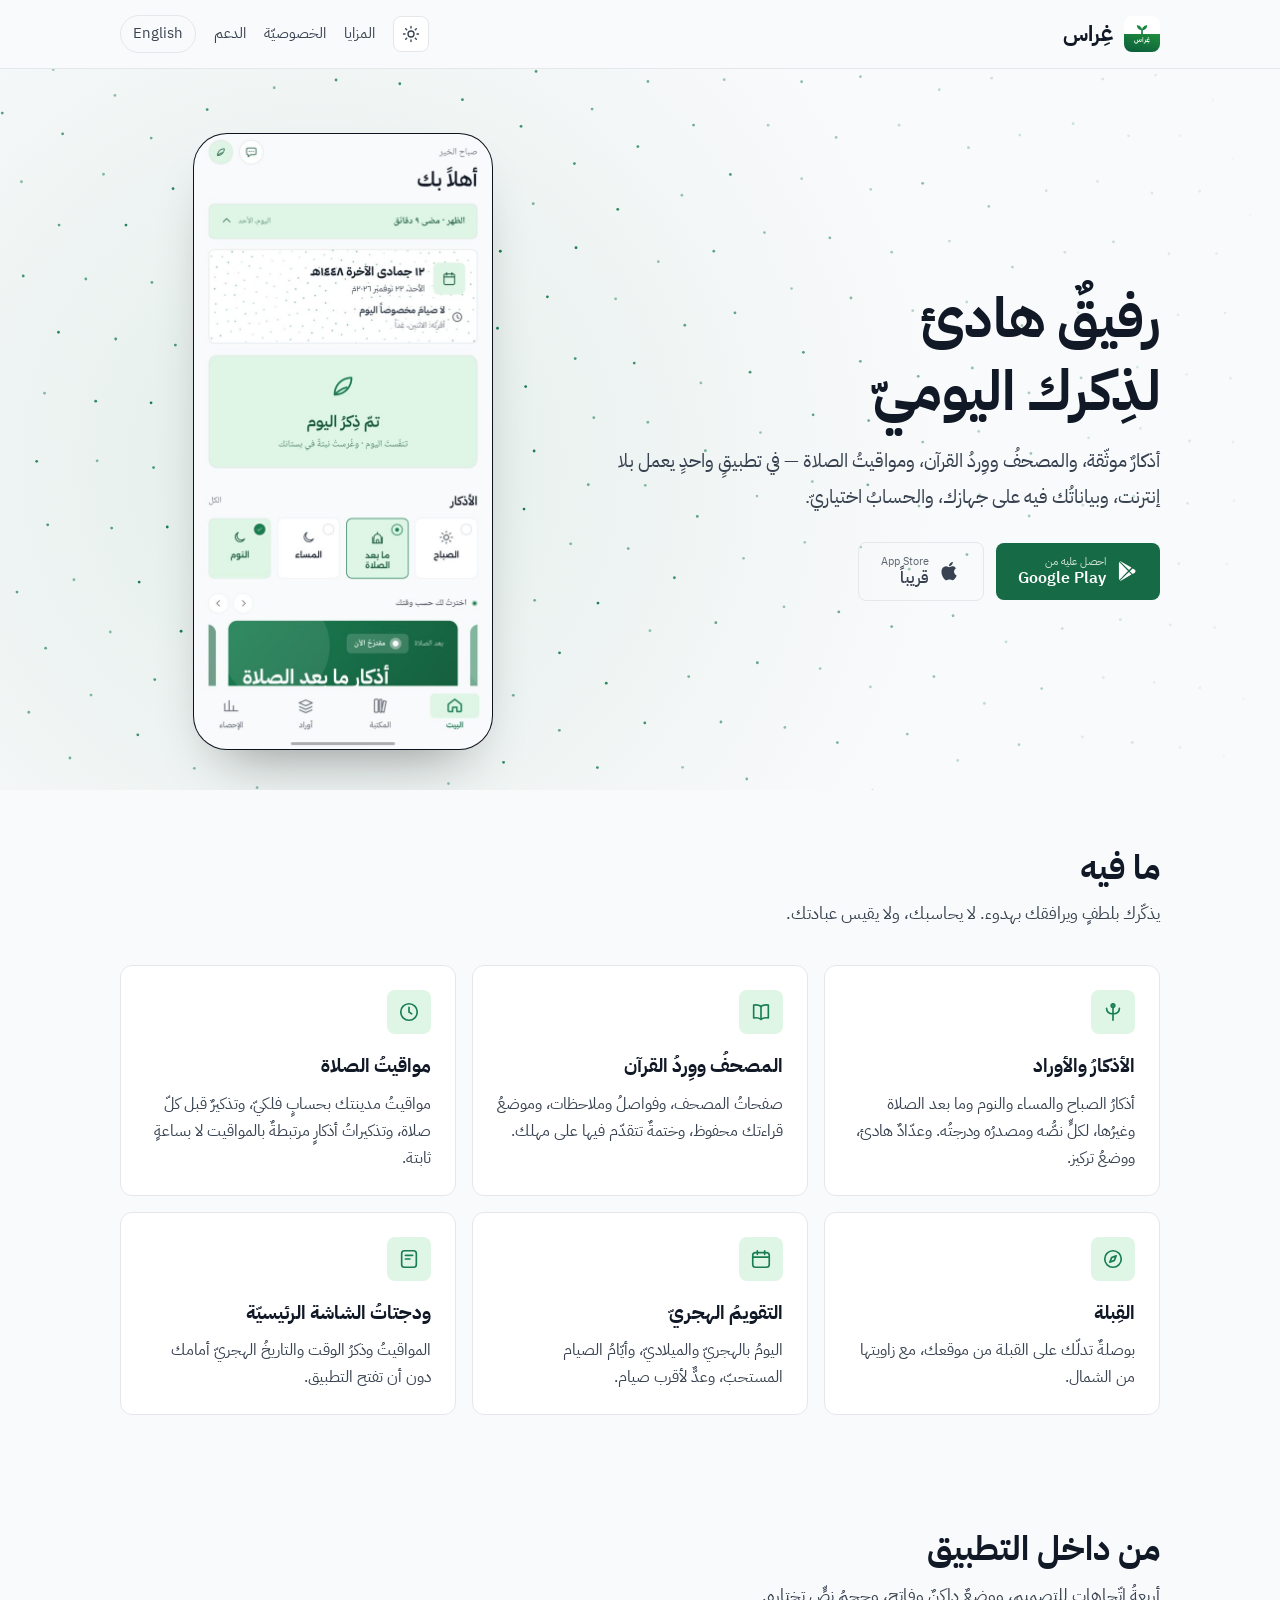
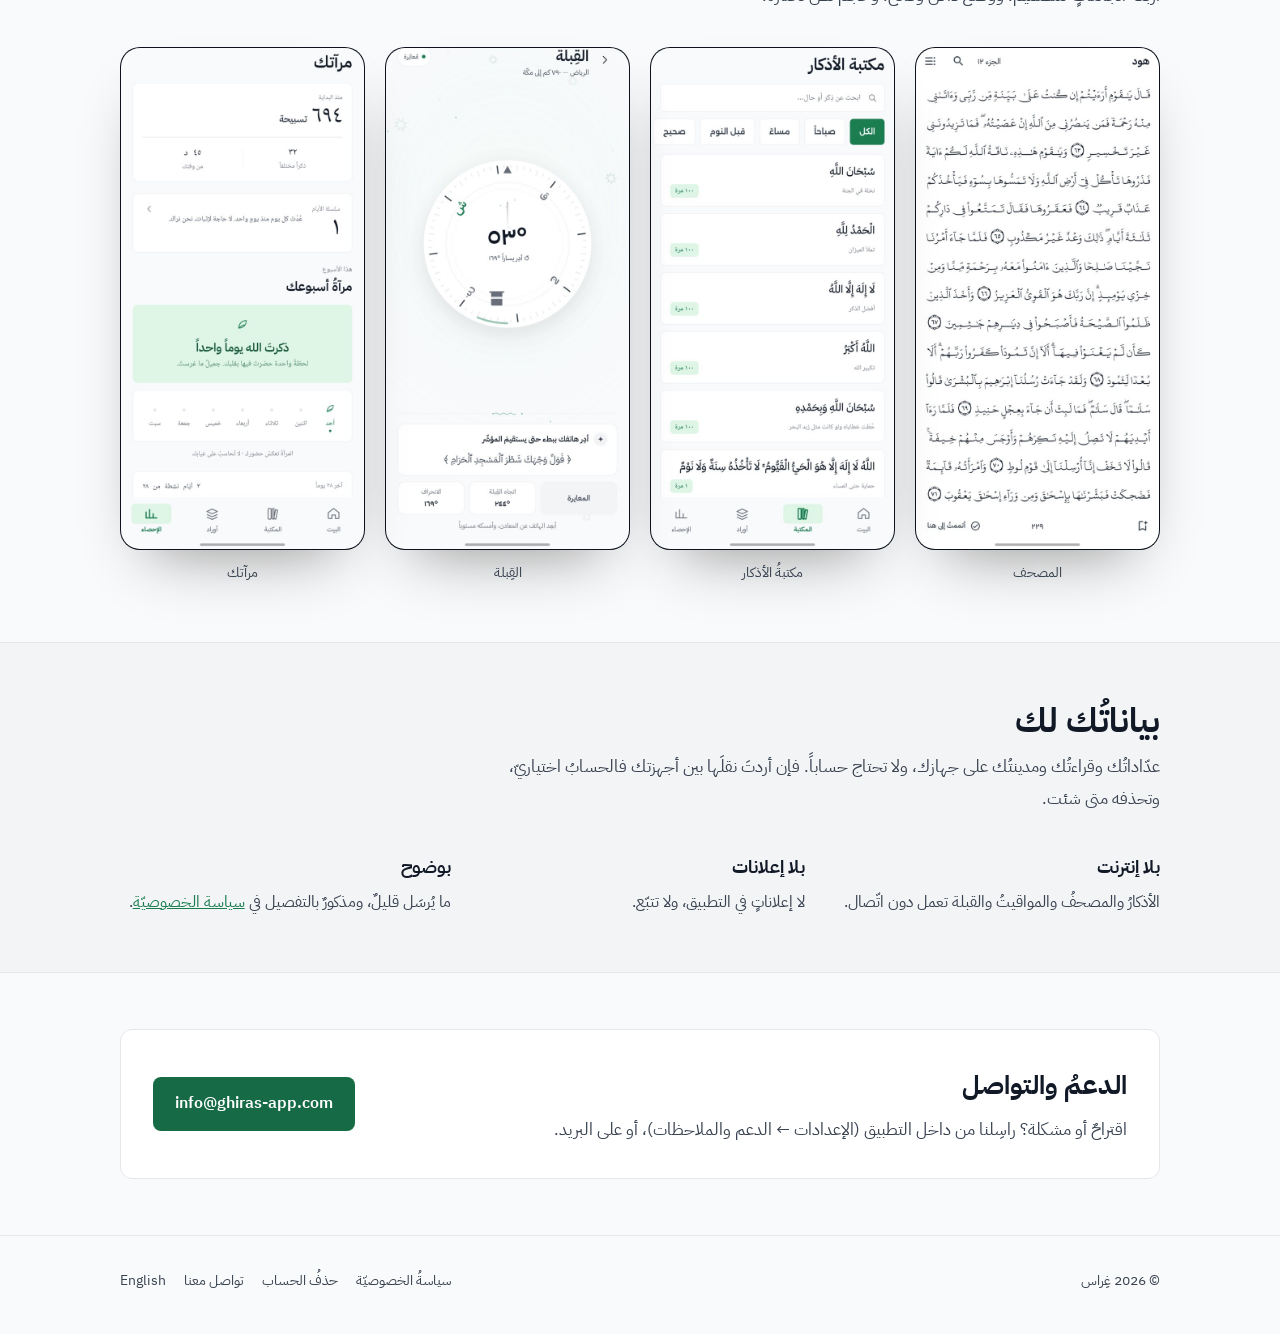
==== commit a3bdf45c: "مراجعة: لا أسماءَ تقنيّاتٍ ولا تفاصيلَ داخليّة، والمصطلحاتُ كما في التطبيق - سياسةُ الخصوصيّة بلغةٍ " ====
--- a/index.html
+++ b/index.html
@@ -4,7 +4,7 @@
 <meta charset="utf-8">
 <meta name="viewport" content="width=device-width, initial-scale=1">
 <title>غِراس · ذِكرك اليوميّ</title>
-<meta name="description" content="غِراس رفيقٌ هادئ للذكر اليوميّ: أذكارٌ موثّقة، والمصحفُ ووِردُ القرآن، ومواقيتُ الصلاة. يعمل بلا إنترنت، وبياناتُك على جهازك.">
+<meta name="description" content="غِراس رفيقٌ هادئ للذكر اليوميّ: أذكارٌ موثّقة، والمصحفُ ووِردُ القرآن، ومواقيتُ الصلاة. يعمل بلا إنترنت، وبياناتُك على جهازك، والحسابُ اختياريّ.">
 <meta name="theme-color" content="#0D121C">
 <link rel="canonical" href="https://ghiras-app.com/">
 <link rel="alternate" hreflang="ar" href="https://ghiras-app.com/">
@@ -41,7 +41,7 @@
     <div class="wrap">
       <div>
         <h1>رفيقٌ هادئ<br>لذِكرك اليوميّ</h1>
-        <p class="lead">أذكارٌ موثّقة، والمصحفُ ووِردُ القرآن، ومواقيتُ الصلاة — في تطبيقٍ واحدٍ يعمل بلا إنترنت، ويُبقي بياناتِك على جهازك.</p>
+        <p class="lead">أذكارٌ موثّقة، والمصحفُ ووِردُ القرآن، ومواقيتُ الصلاة — في تطبيقٍ واحدٍ يعمل بلا إنترنت، وبياناتُك فيه على جهازك، والحسابُ اختياريّ.</p>
         <div class="cta">
           <a class="btn" href="https://play.google.com/store/apps/details?id=app.ghiraas.ghiraas" rel="noopener">
             <svg viewBox="0 0 24 24" fill="currentColor" aria-hidden="true"><path d="M3.6 2.3c-.3.3-.4.7-.4 1.2v17c0 .5.1.9.4 1.2l9.5-9.7L3.6 2.3zm10.6 8.6 2.7-2.8L5.3 1.5c-.4-.2-.8-.3-1.1-.2l10 9.6zm0 2.2-10 9.6c.3.1.7 0 1.1-.2l11.6-6.6-2.7-2.8zm6.4-2.4-2.5-1.4-3 3 3 3 2.5-1.4c.9-.5.9-2.7 0-3.2z"/></svg>
@@ -89,7 +89,7 @@
         </div>
         <div class="feature">
           <div class="ic"><svg viewBox="0 0 24 24" fill="none" stroke="currentColor" stroke-width="1.8" stroke-linecap="round" stroke-linejoin="round" aria-hidden="true"><rect x="4" y="3" width="16" height="18" rx="3"/><path d="M8 8h8M8 12h5"/></svg></div>
-          <h3>بطاقاتُ الشاشة الرئيسيّة</h3>
+          <h3>ودجتاتُ الشاشة الرئيسيّة</h3>
           <p>المواقيتُ وذكرُ الوقت والتاريخُ الهجريّ أمامك دون أن تفتح التطبيق.</p>
         </div>
       </div>
@@ -99,7 +99,7 @@
   <section>
     <div class="wrap">
       <h2 class="section-title">من داخل التطبيق</h2>
-      <p class="section-sub">أربعُ وجهاتٍ للمظهر، ووضعٌ داكنٌ وفاتح، وحجمُ نصٍّ تختاره.</p>
+      <p class="section-sub">أربعةُ اتّجاهاتٍ للتصميم، ووضعٌ داكنٌ وفاتح، وحجمُ نصٍّ تختاره.</p>
       <div class="gallery">
         <figure><div class="shot"><img src="/assets/img/mushaf.jpg" data-light="/assets/img/light/mushaf.jpg" alt="صفحةٌ من المصحف" loading="lazy" width="600" height="1238"></div><figcaption>المصحف</figcaption></figure>
         <figure><div class="shot"><img src="/assets/img/library.jpg" data-light="/assets/img/light/library.jpg" alt="مكتبةُ الأذكار" loading="lazy" width="600" height="1238"></div><figcaption>مكتبةُ الأذكار</figcaption></figure>
@@ -112,11 +112,11 @@
   <section class="privacy-band">
     <div class="wrap">
       <h2 class="section-title">بياناتُك لك</h2>
-      <p class="section-sub">عدّاداتُك وقراءتُك ومدينتُك تبقى على جهازك.</p>
+      <p class="section-sub">عدّاداتُك وقراءتُك ومدينتُك على جهازك، ولا تحتاج حساباً. فإن أردتَ نقلَها بين أجهزتك فالحسابُ اختياريّ، وتحذفه متى شئت.</p>
       <div class="points">
-        <div><h3>بلا إنترنت</h3><p>يعمل التطبيقُ كلُّه دون اتّصال، دائماً.</p></div>
-        <div><h3>بلا إعلانات</h3><p>لا حزمَ إعلاناتٍ ولا تتبّع.</p></div>
-        <div><h3>بوضوح</h3><p>ما يُرسَل قليلٌ ومذكورٌ حقلاً حقلاً في <a href="/privacy/">سياسة الخصوصيّة</a>.</p></div>
+        <div><h3>بلا إنترنت</h3><p>الأذكارُ والمصحفُ والمواقيتُ والقبلة تعمل دون اتّصال.</p></div>
+        <div><h3>بلا إعلانات</h3><p>لا إعلاناتٍ في التطبيق، ولا تتبّع.</p></div>
+        <div><h3>بوضوح</h3><p>ما يُرسَل قليلٌ، ومذكورٌ بالتفصيل في <a href="/privacy/">سياسة الخصوصيّة</a>.</p></div>
       </div>
     </div>
   </section>
--- a/assets/style.css
+++ b/assets/style.css
@@ -1,6 +1,4 @@
-/* غِراس — موقع التطبيق. الألوانُ والخطُّ والزوايا من وِجهة «منصّات» في التطبيق
-   (lib/core/theme/directions/direction_platform.dart): أبيضُ الورق، وأخضرُ
-   النظام الموحَّد، ورماديّاتٌ محايدة، وIBM Plex Sans Arabic خطّاً واحداً. */
+/* غِراس — الألوانُ والخطُّ والزوايا. */
 :root {
   --bg: #F9FAFB;
   --bg-soft: #F3F4F6;
@@ -88,7 +86,7 @@
   :root:not([data-theme="light"]) .theme-btn .moon { display: block; }
 }
 
-/* حقلُ الجزيئات — منقولٌ عن DhikrParticleField في التطبيق */
+/* حقلُ الجزيئات */
 .hero { position: relative; overflow: hidden; }
 .hero::before {
   content: ""; position: absolute; inset: 0; pointer-events: none;
@@ -103,7 +101,7 @@
   .hero::before { background: radial-gradient(circle at 50% 78%, var(--glow), transparent 55%); }
 }
 
-/* نقاطُ بطاقة التقويم في التطبيق — على البطاقات */
+/* نقاطُ البطاقات */
 .feature, .support-card {
   background-image: radial-gradient(var(--dots) 1px, transparent 1.2px);
   background-size: 14px 14px;
